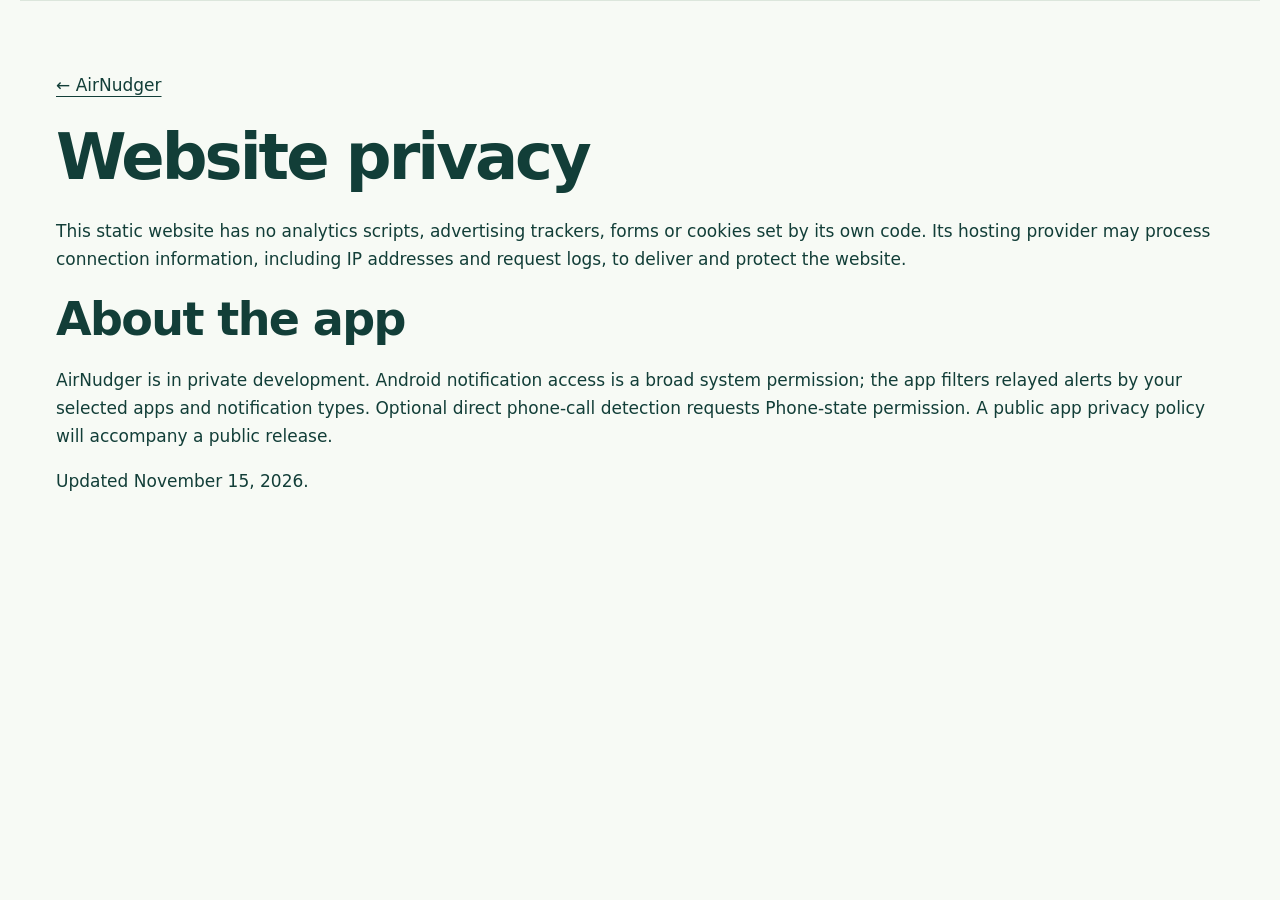
==== privacy.html @ 979fa4b9 "Publish AirNudger static website" ====
<!doctype html><html lang="en"><head><meta charset="utf-8"><meta name="viewport" content="width=device-width,initial-scale=1"><title>Website privacy | AirNudger</title><link rel="stylesheet" href="/style.css"><meta name="robots" content="noindex"></head><body><main class="faq"><a href="/">← AirNudger</a><h1>Website privacy</h1><p>This static website has no analytics scripts, advertising trackers, forms or cookies set by its own code. Its hosting provider may process connection information, including IP addresses and request logs, to deliver and protect the website.</p><h2>About the app</h2><p>AirNudger is in private development. Android notification access is a broad system permission; the app filters relayed alerts by your selected apps and notification types. Optional direct phone-call detection requests Phone-state permission. A public app privacy policy will accompany a public release.</p><p>Updated November 15, 2026.</p></main></body></html>
---- style.css ----
*{box-sizing:border-box}html{scroll-behavior:smooth;scroll-padding-top:24px}body{margin:0;background:#f7faf5;color:#123e38;font:17px/1.65 system-ui,-apple-system,BlinkMacSystemFont,"Segoe UI",sans-serif}a{color:inherit;text-underline-offset:5px}header,main,footer{max-width:1240px;margin:auto}header{display:flex;align-items:center;justify-content:space-between;padding:26px 36px;border-bottom:1px solid #dce6dc}header img{display:block;max-width:190px}nav{display:flex;gap:28px;align-items:center;font-size:14px}nav a{text-decoration:none}.pill{border:1px solid #aec5b7;border-radius:30px;padding:10px 18px}.hero{display:grid;grid-template-columns:1.2fr 1fr;gap:45px;padding:90px 36px 100px;align-items:center}.eyebrow,.number{font-size:11px;letter-spacing:2px;font-weight:750}h1{font-size:clamp(46px,5vw,70px);line-height:1.06;letter-spacing:-3px;margin:25px 0}h2{font-size:clamp(32px,4vw,46px);line-height:1.15;letter-spacing:-1.6px;margin:20px 0}h3{font-size:22px;line-height:1.3;letter-spacing:-.5px}.lead{font-size:20px;color:#4a665c;max-width:565px}.actions{display:flex;align-items:center;gap:27px;margin:30px 0}.button{background:#064b46;color:#fff;padding:15px 23px;border-radius:35px;display:inline-block;text-decoration:none;font-size:14px;font-weight:650}.button span{margin-left:25px}.status{font-size:12px;color:#587365}.status span{display:inline-block;width:7px;height:7px;background:#378964;border-radius:50%;margin-right:8px}.visual{position:relative;isolation:isolate;height:460px;border-radius:200px 200px 28px 28px;background:#def1df;overflow:hidden;display:flex;justify-content:center;align-items:center}.strap{position:absolute;width:108px;height:620px;background:linear-gradient(90deg,#164f46,#397568 50%,#164f46);transform:rotate(22deg);border-radius:65px}.tracker{position:absolute;background:linear-gradient(110deg,#082c2a,#246357,#073e35);width:140px;height:232px;border:5px solid #649b81;border-radius:66px;transform:rotate(22deg);box-shadow:18px 18px 35px #0c453a40;display:grid;place-items:center}.tracker img{transform:rotate(-22deg)}.orbit{position:absolute;width:340px;height:340px;border:1px solid #aacfb1;border-radius:50%}.o2{width:430px;height:430px}.notice{position:absolute;bottom:60px;left:22px;right:22px;display:flex;align-items:center;gap:12px;background:#ffffffed;padding:17px;border-radius:18px;box-shadow:0 12px 35px #134e3420;font-size:13px}.notice small{display:block;color:#5d7567}.dot{background:#b8f8d3;padding:8px 13px;border-radius:13px;font-size:20px}.waves{margin-left:auto;color:#168056;font-size:23px;letter-spacing:3px}.caption{position:absolute;bottom:20px;font-size:9px;letter-spacing:2.5px}.intro,.setup,.availability,.faq{padding:70px 36px;border-top:1px solid #dce6dc}.intro>p:not(.eyebrow){max-width:620px;color:#4a665c}.grid{display:grid;grid-template-columns:repeat(3,1fr);gap:22px;margin-top:40px}.grid article{background:white;border:1px solid #dde7dd;padding:30px;border-radius:20px}.grid p{font-size:15px;color:#4a665c}.number{color:#428766}.setup{display:grid;grid-template-columns:1fr 1fr;gap:90px}.setup p{color:#4a665c}.setup ol{padding-left:26px}.setup li{padding:5px 0 13px 15px}.setup li::marker{color:#318768}.setup li p{font-size:15px;margin-top:5px}.availability{background:#064b46;color:white;border-radius:24px;margin:30px 36px;padding:55px;max-width:none}.availability p{max-width:760px}.availability .button{background:#b8f8d3;color:#064b46}.availability .note{font-size:14px;color:#c6ded1}details{border-bottom:1px solid #ceded0;padding:22px 0}summary{font-size:18px;font-weight:650;cursor:pointer}details p{max-width:850px;color:#4a665c;font-size:16px}footer{padding:45px 36px;display:flex;justify-content:space-between;gap:35px;font-size:12px}footer strong{font-size:21px}footer p{color:#4a665c}.skip{position:absolute;left:10px;top:-60px}.skip:focus{top:10px;background:white;z-index:10;padding:10px}:focus-visible{outline:3px solid #2d9e69;outline-offset:5px}@media(max-width:750px){header{padding:18px 22px}header img{max-width:145px}nav{gap:16px}nav a:nth-child(-n+2){display:none}.hero{grid-template-columns:1fr;padding:45px 22px;gap:25px}.visual{height:360px}.grid,.setup{grid-template-columns:1fr;gap:20px}.intro,.setup,.faq{padding:45px 22px}.availability{margin:20px 18px;padding:30px 24px}.actions{gap:20px;font-size:14px}footer{flex-direction:column;padding:35px 22px;gap:10px}h1{letter-spacing:-2px}}@media(prefers-reduced-motion:reduce){html{scroll-behavior:auto}}
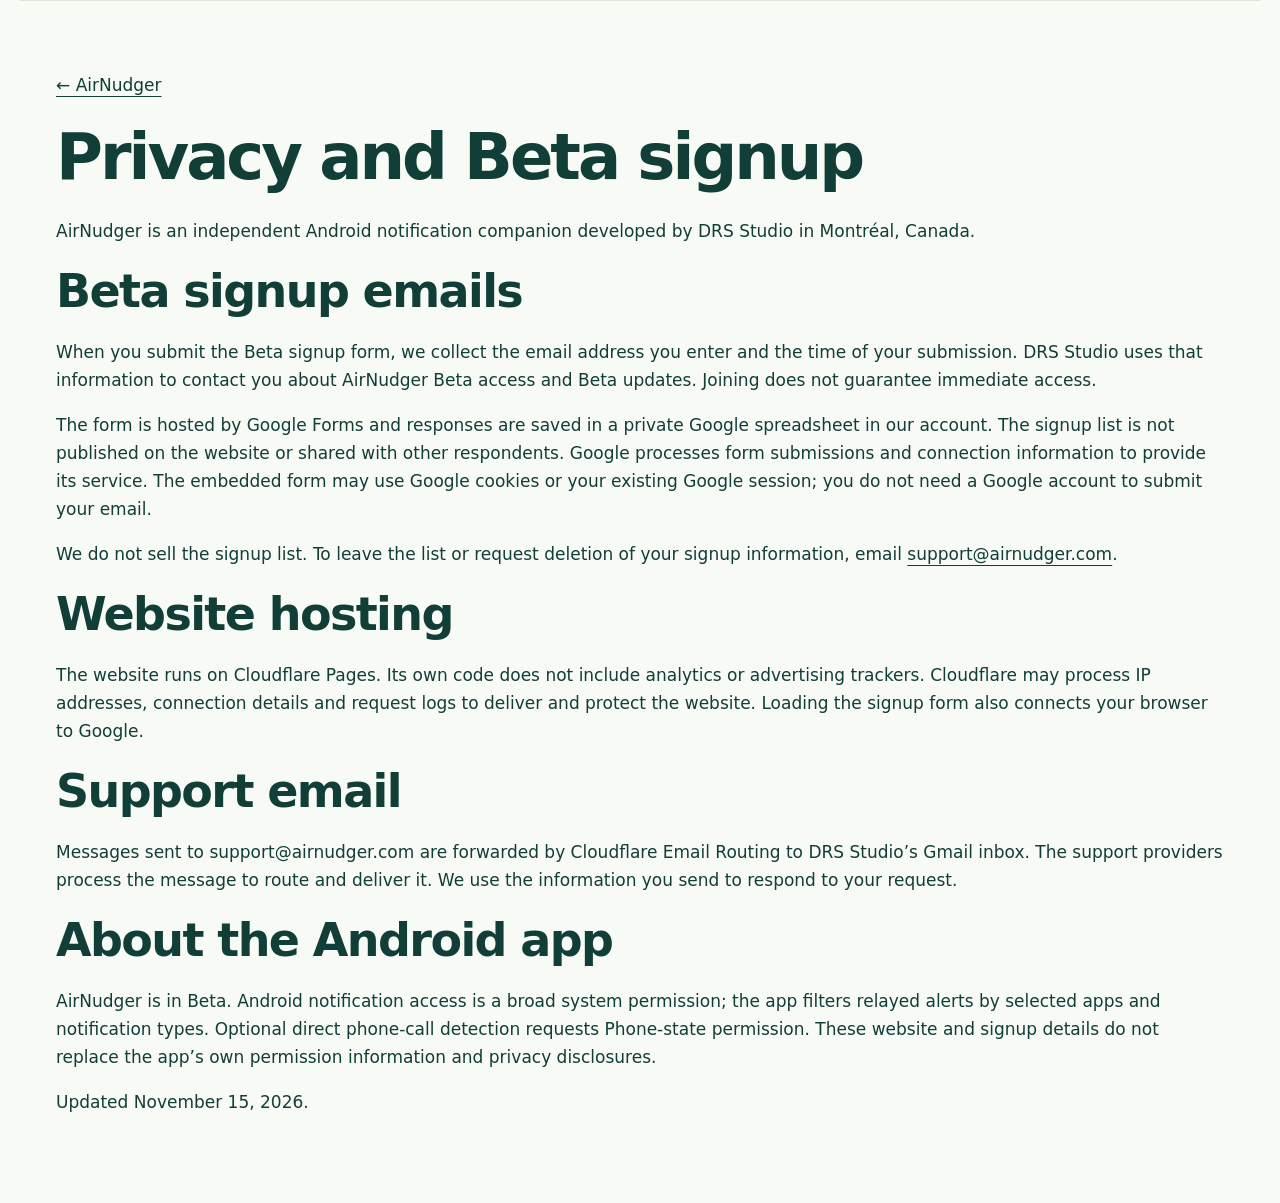
==== commit f6d8c0f8: "Add Beta signup form, privacy and support contact" ====
--- a/privacy.html
+++ b/privacy.html
@@ -1 +1 @@
-<!doctype html><html lang="en"><head><meta charset="utf-8"><meta name="viewport" content="width=device-width,initial-scale=1"><title>Website privacy | AirNudger</title><link rel="stylesheet" href="/style.css"><meta name="robots" content="noindex"></head><body><main class="faq"><a href="/">← AirNudger</a><h1>Website privacy</h1><p>This static website has no analytics scripts, advertising trackers, forms or cookies set by its own code. Its hosting provider may process connection information, including IP addresses and request logs, to deliver and protect the website.</p><h2>About the app</h2><p>AirNudger is in private development. Android notification access is a broad system permission; the app filters relayed alerts by your selected apps and notification types. Optional direct phone-call detection requests Phone-state permission. A public app privacy policy will accompany a public release.</p><p>Updated November 15, 2026.</p></main></body></html>+<!doctype html><html lang="en"><head><meta charset="utf-8"><meta name="viewport" content="width=device-width,initial-scale=1"><title>Privacy and Beta signup | AirNudger</title><link rel="stylesheet" href="/style.css?v=4"><meta name="robots" content="noindex"></head><body><main class="faq"><a href="/">← AirNudger</a><h1>Privacy and Beta signup</h1><p>AirNudger is an independent Android notification companion developed by DRS Studio in Montréal, Canada.</p><h2>Beta signup emails</h2><p>When you submit the Beta signup form, we collect the email address you enter and the time of your submission. DRS Studio uses that information to contact you about AirNudger Beta access and Beta updates. Joining does not guarantee immediate access.</p><p>The form is hosted by Google Forms and responses are saved in a private Google spreadsheet in our account. The signup list is not published on the website or shared with other respondents. Google processes form submissions and connection information to provide its service. The embedded form may use Google cookies or your existing Google session; you do not need a Google account to submit your email.</p><p>We do not sell the signup list. To leave the list or request deletion of your signup information, email <a href="mailto:support@airnudger.com">support@airnudger.com</a>.</p><h2>Website hosting</h2><p>The website runs on Cloudflare Pages. Its own code does not include analytics or advertising trackers. Cloudflare may process IP addresses, connection details and request logs to deliver and protect the website. Loading the signup form also connects your browser to Google.</p><h2>Support email</h2><p>Messages sent to support@airnudger.com are forwarded by Cloudflare Email Routing to DRS Studio’s Gmail inbox. The support providers process the message to route and deliver it. We use the information you send to respond to your request.</p><h2>About the Android app</h2><p>AirNudger is in Beta. Android notification access is a broad system permission; the app filters relayed alerts by selected apps and notification types. Optional direct phone-call detection requests Phone-state permission. These website and signup details do not replace the app’s own permission information and privacy disclosures.</p><p>Updated November 15, 2026.</p></main></body></html>
--- a/style.css
+++ b/style.css
@@ -1 +1,4 @@
-*{box-sizing:border-box}html{scroll-behavior:smooth;scroll-padding-top:24px}body{margin:0;background:#f7faf5;color:#123e38;font:17px/1.65 system-ui,-apple-system,BlinkMacSystemFont,"Segoe UI",sans-serif}a{color:inherit;text-underline-offset:5px}header,main,footer{max-width:1240px;margin:auto}header{display:flex;align-items:center;justify-content:space-between;padding:26px 36px;border-bottom:1px solid #dce6dc}header img{display:block;max-width:190px}nav{display:flex;gap:28px;align-items:center;font-size:14px}nav a{text-decoration:none}.pill{border:1px solid #aec5b7;border-radius:30px;padding:10px 18px}.hero{display:grid;grid-template-columns:1.2fr 1fr;gap:45px;padding:90px 36px 100px;align-items:center}.eyebrow,.number{font-size:11px;letter-spacing:2px;font-weight:750}h1{font-size:clamp(46px,5vw,70px);line-height:1.06;letter-spacing:-3px;margin:25px 0}h2{font-size:clamp(32px,4vw,46px);line-height:1.15;letter-spacing:-1.6px;margin:20px 0}h3{font-size:22px;line-height:1.3;letter-spacing:-.5px}.lead{font-size:20px;color:#4a665c;max-width:565px}.actions{display:flex;align-items:center;gap:27px;margin:30px 0}.button{background:#064b46;color:#fff;padding:15px 23px;border-radius:35px;display:inline-block;text-decoration:none;font-size:14px;font-weight:650}.button span{margin-left:25px}.status{font-size:12px;color:#587365}.status span{display:inline-block;width:7px;height:7px;background:#378964;border-radius:50%;margin-right:8px}.visual{position:relative;isolation:isolate;height:460px;border-radius:200px 200px 28px 28px;background:#def1df;overflow:hidden;display:flex;justify-content:center;align-items:center}.strap{position:absolute;width:108px;height:620px;background:linear-gradient(90deg,#164f46,#397568 50%,#164f46);transform:rotate(22deg);border-radius:65px}.tracker{position:absolute;background:linear-gradient(110deg,#082c2a,#246357,#073e35);width:140px;height:232px;border:5px solid #649b81;border-radius:66px;transform:rotate(22deg);box-shadow:18px 18px 35px #0c453a40;display:grid;place-items:center}.tracker img{transform:rotate(-22deg)}.orbit{position:absolute;width:340px;height:340px;border:1px solid #aacfb1;border-radius:50%}.o2{width:430px;height:430px}.notice{position:absolute;bottom:60px;left:22px;right:22px;display:flex;align-items:center;gap:12px;background:#ffffffed;padding:17px;border-radius:18px;box-shadow:0 12px 35px #134e3420;font-size:13px}.notice small{display:block;color:#5d7567}.dot{background:#b8f8d3;padding:8px 13px;border-radius:13px;font-size:20px}.waves{margin-left:auto;color:#168056;font-size:23px;letter-spacing:3px}.caption{position:absolute;bottom:20px;font-size:9px;letter-spacing:2.5px}.intro,.setup,.availability,.faq{padding:70px 36px;border-top:1px solid #dce6dc}.intro>p:not(.eyebrow){max-width:620px;color:#4a665c}.grid{display:grid;grid-template-columns:repeat(3,1fr);gap:22px;margin-top:40px}.grid article{background:white;border:1px solid #dde7dd;padding:30px;border-radius:20px}.grid p{font-size:15px;color:#4a665c}.number{color:#428766}.setup{display:grid;grid-template-columns:1fr 1fr;gap:90px}.setup p{color:#4a665c}.setup ol{padding-left:26px}.setup li{padding:5px 0 13px 15px}.setup li::marker{color:#318768}.setup li p{font-size:15px;margin-top:5px}.availability{background:#064b46;color:white;border-radius:24px;margin:30px 36px;padding:55px;max-width:none}.availability p{max-width:760px}.availability .button{background:#b8f8d3;color:#064b46}.availability .note{font-size:14px;color:#c6ded1}details{border-bottom:1px solid #ceded0;padding:22px 0}summary{font-size:18px;font-weight:650;cursor:pointer}details p{max-width:850px;color:#4a665c;font-size:16px}footer{padding:45px 36px;display:flex;justify-content:space-between;gap:35px;font-size:12px}footer strong{font-size:21px}footer p{color:#4a665c}.skip{position:absolute;left:10px;top:-60px}.skip:focus{top:10px;background:white;z-index:10;padding:10px}:focus-visible{outline:3px solid #2d9e69;outline-offset:5px}@media(max-width:750px){header{padding:18px 22px}header img{max-width:145px}nav{gap:16px}nav a:nth-child(-n+2){display:none}.hero{grid-template-columns:1fr;padding:45px 22px;gap:25px}.visual{height:360px}.grid,.setup{grid-template-columns:1fr;gap:20px}.intro,.setup,.faq{padding:45px 22px}.availability{margin:20px 18px;padding:30px 24px}.actions{gap:20px;font-size:14px}footer{flex-direction:column;padding:35px 22px;gap:10px}h1{letter-spacing:-2px}}@media(prefers-reduced-motion:reduce){html{scroll-behavior:auto}}+*{box-sizing:border-box}html{scroll-behavior:smooth;scroll-padding-top:24px}body{margin:0;background:#f7faf5;color:#123e38;font:17px/1.65 system-ui,-apple-system,BlinkMacSystemFont,"Segoe UI",sans-serif}a{color:inherit;text-underline-offset:5px}header,main,footer{max-width:1240px;margin:auto}header{display:flex;align-items:center;justify-content:space-between;padding:26px 36px;border-bottom:1px solid #dce6dc}header>a{flex-shrink:0}header img{display:block;width:360px;max-width:100%;height:auto}nav{display:flex;gap:28px;align-items:center;font-size:14px}nav a{text-decoration:none}.pill{border:1px solid #aec5b7;border-radius:30px;padding:10px 18px}.hero{display:grid;grid-template-columns:1.2fr 1fr;gap:45px;padding:90px 36px 100px;align-items:center}.eyebrow,.number{font-size:11px;letter-spacing:2px;font-weight:750}h1{font-size:clamp(46px,5vw,70px);line-height:1.06;letter-spacing:-3px;margin:25px 0}h2{font-size:clamp(32px,4vw,46px);line-height:1.15;letter-spacing:-1.6px;margin:20px 0}h3{font-size:22px;line-height:1.3;letter-spacing:-.5px}.lead{font-size:20px;color:#4a665c;max-width:565px}.actions{display:flex;align-items:center;gap:27px;margin:30px 0}.button{background:#064b46;color:#fff;padding:15px 23px;border-radius:35px;display:inline-block;text-decoration:none;font-size:14px;font-weight:650}.button span{margin-left:25px}.status{font-size:12px;color:#587365}.status span{display:inline-block;width:7px;height:7px;background:#378964;border-radius:50%;margin-right:8px}.visual{position:relative;isolation:isolate;height:460px;border-radius:200px 200px 28px 28px;background:#def1df;overflow:hidden;display:flex;justify-content:center;align-items:center}.strap{position:absolute;width:108px;height:620px;background:linear-gradient(90deg,#164f46,#397568 50%,#164f46);transform:rotate(22deg);border-radius:65px}.tracker{position:absolute;background:linear-gradient(110deg,#082c2a,#246357,#073e35);width:140px;height:232px;border:5px solid #649b81;border-radius:66px;transform:rotate(22deg);box-shadow:18px 18px 35px #0c453a40;display:grid;place-items:center}.tracker img{transform:rotate(-22deg)}.orbit{position:absolute;width:340px;height:340px;border:1px solid #aacfb1;border-radius:50%}.o2{width:430px;height:430px}.notice{position:absolute;bottom:60px;left:22px;right:22px;display:flex;align-items:center;gap:12px;background:#ffffffed;padding:17px;border-radius:18px;box-shadow:0 12px 35px #134e3420;font-size:13px}.notice small{display:block;color:#5d7567}.dot{background:#b8f8d3;padding:8px 13px;border-radius:13px;font-size:20px}.waves{margin-left:auto;color:#168056;font-size:23px;letter-spacing:3px}.caption{position:absolute;bottom:20px;font-size:9px;letter-spacing:2.5px}.intro,.setup,.availability,.faq{padding:70px 36px;border-top:1px solid #dce6dc}.intro>p:not(.eyebrow){max-width:620px;color:#4a665c}.grid{display:grid;grid-template-columns:repeat(3,1fr);gap:22px;margin-top:40px}.grid article{background:white;border:1px solid #dde7dd;padding:30px;border-radius:20px}.grid p{font-size:15px;color:#4a665c}.number{color:#428766}.setup{display:grid;grid-template-columns:1fr 1fr;gap:90px}.setup p{color:#4a665c}.setup ol{padding-left:26px}.setup li{padding:5px 0 13px 15px}.setup li::marker{color:#318768}.setup li p{font-size:15px;margin-top:5px}.availability{background:#064b46;color:white;border-radius:24px;margin:30px 36px;padding:55px;max-width:none}.availability p{max-width:760px}.availability .button{background:#b8f8d3;color:#064b46}.availability .note{font-size:14px;color:#c6ded1}details{border-bottom:1px solid #ceded0;padding:22px 0}summary{font-size:18px;font-weight:650;cursor:pointer}details p{max-width:850px;color:#4a665c;font-size:16px}footer{padding:45px 36px;display:flex;justify-content:space-between;gap:35px;font-size:12px}footer strong{font-size:21px}footer p{color:#4a665c}.skip{position:absolute;left:10px;top:-60px}.skip:focus{top:10px;background:white;z-index:10;padding:10px}:focus-visible{outline:3px solid #2d9e69;outline-offset:5px}@media(max-width:750px){header{padding:18px 22px;flex-wrap:wrap;gap:16px}header img{width:280px;max-width:100%}header nav{margin-left:auto}nav{gap:16px}nav a:nth-child(-n+2){display:none}.hero{grid-template-columns:1fr;padding:45px 22px;gap:25px}.visual{height:360px}.grid,.setup{grid-template-columns:1fr;gap:20px}.intro,.setup,.faq{padding:45px 22px}.availability{margin:20px 18px;padding:30px 24px}.actions{gap:20px;font-size:14px}footer{flex-direction:column;padding:35px 22px;gap:10px}h1{letter-spacing:-2px}}@media(prefers-reduced-motion:reduce){html{scroll-behavior:auto}}
+.source-note{font-size:13px!important}.faq-expansion{font-size:.52em;letter-spacing:0;font-weight:500;display:block;margin-top:10px}.about ul{max-width:800px;padding-left:24px;color:#4a665c}.about li{margin:12px 0}nav{gap:22px}@media(max-width:750px){nav{gap:16px}header nav a[href="#about"]{display:none}}
+
+.signup-embed{background:#fff;border-radius:18px;overflow:hidden;margin:28px 0 16px;max-width:800px}.signup-embed iframe{display:block;width:100%;height:730px;border:0}.availability .note a{color:#d8ffe9}@media(max-width:750px){.signup-embed iframe{height:940px}.availability:has(.signup-embed){padding:30px 16px}.signup-embed{margin-left:-4px;margin-right:-4px}}
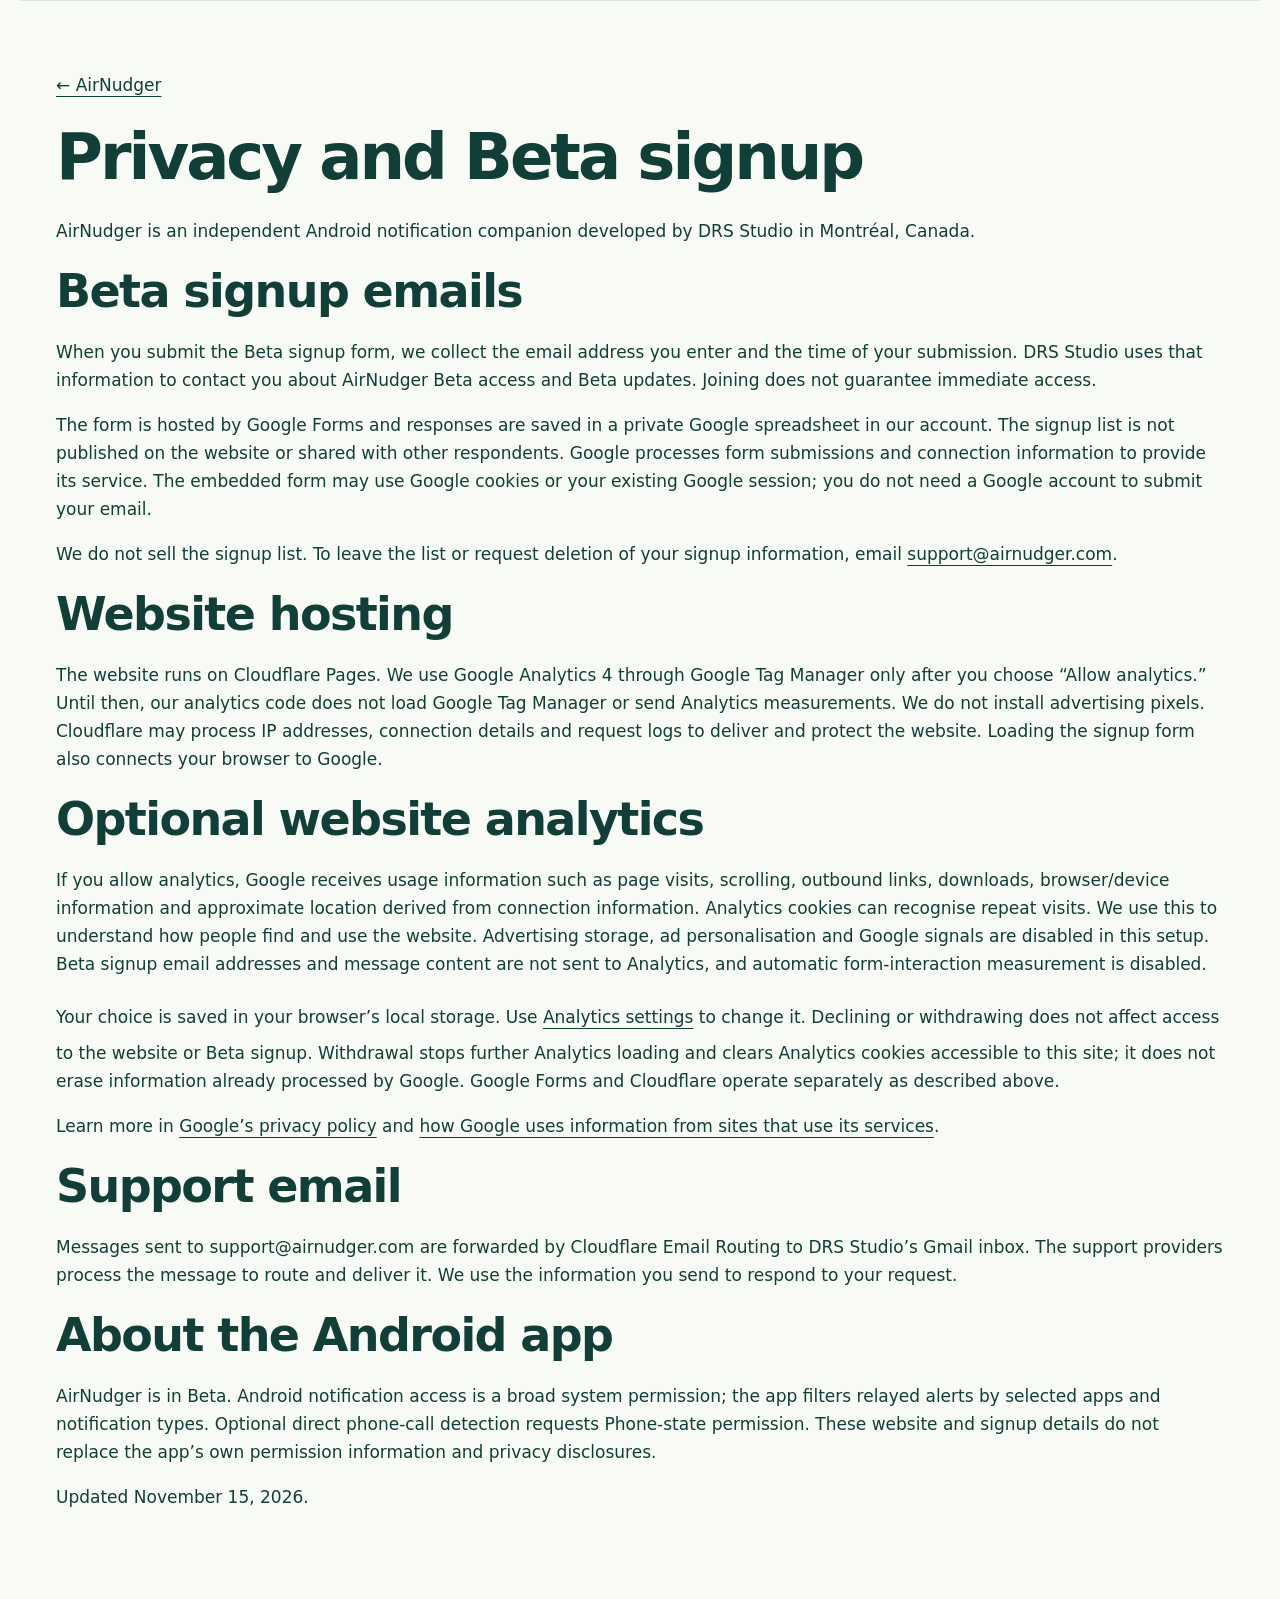
==== commit a0ede5f6: "Add GA4 via GTM, WhatsApp preview and balanced logo" ====
--- a/privacy.html
+++ b/privacy.html
@@ -1 +1 @@
-<!doctype html><html lang="en"><head><meta charset="utf-8"><meta name="viewport" content="width=device-width,initial-scale=1"><title>Privacy and Beta signup | AirNudger</title><link rel="stylesheet" href="/style.css?v=4"><meta name="robots" content="noindex"></head><body><main class="faq"><a href="/">← AirNudger</a><h1>Privacy and Beta signup</h1><p>AirNudger is an independent Android notification companion developed by DRS Studio in Montréal, Canada.</p><h2>Beta signup emails</h2><p>When you submit the Beta signup form, we collect the email address you enter and the time of your submission. DRS Studio uses that information to contact you about AirNudger Beta access and Beta updates. Joining does not guarantee immediate access.</p><p>The form is hosted by Google Forms and responses are saved in a private Google spreadsheet in our account. The signup list is not published on the website or shared with other respondents. Google processes form submissions and connection information to provide its service. The embedded form may use Google cookies or your existing Google session; you do not need a Google account to submit your email.</p><p>We do not sell the signup list. To leave the list or request deletion of your signup information, email <a href="mailto:support@airnudger.com">support@airnudger.com</a>.</p><h2>Website hosting</h2><p>The website runs on Cloudflare Pages. Its own code does not include analytics or advertising trackers. Cloudflare may process IP addresses, connection details and request logs to deliver and protect the website. Loading the signup form also connects your browser to Google.</p><h2>Support email</h2><p>Messages sent to support@airnudger.com are forwarded by Cloudflare Email Routing to DRS Studio’s Gmail inbox. The support providers process the message to route and deliver it. We use the information you send to respond to your request.</p><h2>About the Android app</h2><p>AirNudger is in Beta. Android notification access is a broad system permission; the app filters relayed alerts by selected apps and notification types. Optional direct phone-call detection requests Phone-state permission. These website and signup details do not replace the app’s own permission information and privacy disclosures.</p><p>Updated November 15, 2026.</p></main></body></html>+<!doctype html><html lang="en"><head><meta charset="utf-8"><meta name="viewport" content="width=device-width,initial-scale=1"><title>Privacy and Beta signup | AirNudger</title><link rel="stylesheet" href="/style.css?v=6"><meta name="robots" content="noindex"><script src="/analytics.js?v=1" defer></script></head><body><main class="faq"><a href="/">← AirNudger</a><h1>Privacy and Beta signup</h1><p>AirNudger is an independent Android notification companion developed by DRS Studio in Montréal, Canada.</p><h2>Beta signup emails</h2><p>When you submit the Beta signup form, we collect the email address you enter and the time of your submission. DRS Studio uses that information to contact you about AirNudger Beta access and Beta updates. Joining does not guarantee immediate access.</p><p>The form is hosted by Google Forms and responses are saved in a private Google spreadsheet in our account. The signup list is not published on the website or shared with other respondents. Google processes form submissions and connection information to provide its service. The embedded form may use Google cookies or your existing Google session; you do not need a Google account to submit your email.</p><p>We do not sell the signup list. To leave the list or request deletion of your signup information, email <a href="mailto:support@airnudger.com">support@airnudger.com</a>.</p><h2>Website hosting</h2><p>The website runs on Cloudflare Pages. We use Google Analytics 4 through Google Tag Manager only after you choose “Allow analytics.” Until then, our analytics code does not load Google Tag Manager or send Analytics measurements. We do not install advertising pixels. Cloudflare may process IP addresses, connection details and request logs to deliver and protect the website. Loading the signup form also connects your browser to Google.</p><h2>Optional website analytics</h2><p>If you allow analytics, Google receives usage information such as page visits, scrolling, outbound links, downloads, browser/device information and approximate location derived from connection information. Analytics cookies can recognise repeat visits. We use this to understand how people find and use the website. Advertising storage, ad personalisation and Google signals are disabled in this setup. Beta signup email addresses and message content are not sent to Analytics, and automatic form-interaction measurement is disabled.</p><p>Your choice is saved in your browser’s local storage. Use <button class="analytics-settings" type="button" data-analytics-settings>Analytics settings</button> to change it. Declining or withdrawing does not affect access to the website or Beta signup. Withdrawal stops further Analytics loading and clears Analytics cookies accessible to this site; it does not erase information already processed by Google. Google Forms and Cloudflare operate separately as described above.</p><p>Learn more in <a href="https://policies.google.com/privacy">Google’s privacy policy</a> and <a href="https://policies.google.com/technologies/partner-sites">how Google uses information from sites that use its services</a>.</p><h2>Support email</h2><p>Messages sent to support@airnudger.com are forwarded by Cloudflare Email Routing to DRS Studio’s Gmail inbox. The support providers process the message to route and deliver it. We use the information you send to respond to your request.</p><h2>About the Android app</h2><p>AirNudger is in Beta. Android notification access is a broad system permission; the app filters relayed alerts by selected apps and notification types. Optional direct phone-call detection requests Phone-state permission. These website and signup details do not replace the app’s own permission information and privacy disclosures.</p><p>Updated November 15, 2026.</p></main><aside id="analytics-choice" class="analytics-choice" aria-label="Optional website analytics" hidden><div><strong>Help improve AirNudger?</strong><p>Allow Google Analytics to measure visits and interactions using cookies? It’s optional and does not affect Beta signup. <a href="/privacy.html">Privacy details</a></p></div><div class="analytics-actions"><button type="button" data-analytics-choice="deny">No thanks</button><button type="button" data-analytics-choice="allow">Allow analytics</button></div></aside></body></html>
--- a/style.css
+++ b/style.css
@@ -1,4 +1,14 @@
-*{box-sizing:border-box}html{scroll-behavior:smooth;scroll-padding-top:24px}body{margin:0;background:#f7faf5;color:#123e38;font:17px/1.65 system-ui,-apple-system,BlinkMacSystemFont,"Segoe UI",sans-serif}a{color:inherit;text-underline-offset:5px}header,main,footer{max-width:1240px;margin:auto}header{display:flex;align-items:center;justify-content:space-between;padding:26px 36px;border-bottom:1px solid #dce6dc}header>a{flex-shrink:0}header img{display:block;width:360px;max-width:100%;height:auto}nav{display:flex;gap:28px;align-items:center;font-size:14px}nav a{text-decoration:none}.pill{border:1px solid #aec5b7;border-radius:30px;padding:10px 18px}.hero{display:grid;grid-template-columns:1.2fr 1fr;gap:45px;padding:90px 36px 100px;align-items:center}.eyebrow,.number{font-size:11px;letter-spacing:2px;font-weight:750}h1{font-size:clamp(46px,5vw,70px);line-height:1.06;letter-spacing:-3px;margin:25px 0}h2{font-size:clamp(32px,4vw,46px);line-height:1.15;letter-spacing:-1.6px;margin:20px 0}h3{font-size:22px;line-height:1.3;letter-spacing:-.5px}.lead{font-size:20px;color:#4a665c;max-width:565px}.actions{display:flex;align-items:center;gap:27px;margin:30px 0}.button{background:#064b46;color:#fff;padding:15px 23px;border-radius:35px;display:inline-block;text-decoration:none;font-size:14px;font-weight:650}.button span{margin-left:25px}.status{font-size:12px;color:#587365}.status span{display:inline-block;width:7px;height:7px;background:#378964;border-radius:50%;margin-right:8px}.visual{position:relative;isolation:isolate;height:460px;border-radius:200px 200px 28px 28px;background:#def1df;overflow:hidden;display:flex;justify-content:center;align-items:center}.strap{position:absolute;width:108px;height:620px;background:linear-gradient(90deg,#164f46,#397568 50%,#164f46);transform:rotate(22deg);border-radius:65px}.tracker{position:absolute;background:linear-gradient(110deg,#082c2a,#246357,#073e35);width:140px;height:232px;border:5px solid #649b81;border-radius:66px;transform:rotate(22deg);box-shadow:18px 18px 35px #0c453a40;display:grid;place-items:center}.tracker img{transform:rotate(-22deg)}.orbit{position:absolute;width:340px;height:340px;border:1px solid #aacfb1;border-radius:50%}.o2{width:430px;height:430px}.notice{position:absolute;bottom:60px;left:22px;right:22px;display:flex;align-items:center;gap:12px;background:#ffffffed;padding:17px;border-radius:18px;box-shadow:0 12px 35px #134e3420;font-size:13px}.notice small{display:block;color:#5d7567}.dot{background:#b8f8d3;padding:8px 13px;border-radius:13px;font-size:20px}.waves{margin-left:auto;color:#168056;font-size:23px;letter-spacing:3px}.caption{position:absolute;bottom:20px;font-size:9px;letter-spacing:2.5px}.intro,.setup,.availability,.faq{padding:70px 36px;border-top:1px solid #dce6dc}.intro>p:not(.eyebrow){max-width:620px;color:#4a665c}.grid{display:grid;grid-template-columns:repeat(3,1fr);gap:22px;margin-top:40px}.grid article{background:white;border:1px solid #dde7dd;padding:30px;border-radius:20px}.grid p{font-size:15px;color:#4a665c}.number{color:#428766}.setup{display:grid;grid-template-columns:1fr 1fr;gap:90px}.setup p{color:#4a665c}.setup ol{padding-left:26px}.setup li{padding:5px 0 13px 15px}.setup li::marker{color:#318768}.setup li p{font-size:15px;margin-top:5px}.availability{background:#064b46;color:white;border-radius:24px;margin:30px 36px;padding:55px;max-width:none}.availability p{max-width:760px}.availability .button{background:#b8f8d3;color:#064b46}.availability .note{font-size:14px;color:#c6ded1}details{border-bottom:1px solid #ceded0;padding:22px 0}summary{font-size:18px;font-weight:650;cursor:pointer}details p{max-width:850px;color:#4a665c;font-size:16px}footer{padding:45px 36px;display:flex;justify-content:space-between;gap:35px;font-size:12px}footer strong{font-size:21px}footer p{color:#4a665c}.skip{position:absolute;left:10px;top:-60px}.skip:focus{top:10px;background:white;z-index:10;padding:10px}:focus-visible{outline:3px solid #2d9e69;outline-offset:5px}@media(max-width:750px){header{padding:18px 22px;flex-wrap:wrap;gap:16px}header img{width:280px;max-width:100%}header nav{margin-left:auto}nav{gap:16px}nav a:nth-child(-n+2){display:none}.hero{grid-template-columns:1fr;padding:45px 22px;gap:25px}.visual{height:360px}.grid,.setup{grid-template-columns:1fr;gap:20px}.intro,.setup,.faq{padding:45px 22px}.availability{margin:20px 18px;padding:30px 24px}.actions{gap:20px;font-size:14px}footer{flex-direction:column;padding:35px 22px;gap:10px}h1{letter-spacing:-2px}}@media(prefers-reduced-motion:reduce){html{scroll-behavior:auto}}
-.source-note{font-size:13px!important}.faq-expansion{font-size:.52em;letter-spacing:0;font-weight:500;display:block;margin-top:10px}.about ul{max-width:800px;padding-left:24px;color:#4a665c}.about li{margin:12px 0}nav{gap:22px}@media(max-width:750px){nav{gap:16px}header nav a[href="#about"]{display:none}}
+*{box-sizing:border-box}html{scroll-behavior:smooth;scroll-padding-top:24px}body{margin:0;background:#f7faf5;color:#123e38;font:17px/1.65 system-ui,-apple-system,BlinkMacSystemFont,"Segoe UI",sans-serif}a{color:inherit;text-underline-offset:5px}header,main,footer{max-width:1240px;margin:auto}header{display:flex;align-items:center;justify-content:space-between;padding:26px 36px;border-bottom:1px solid #dce6dc}header>a{flex-shrink:0}header img{display:block;width:360px;max-width:100%;height:auto}nav{display:flex;gap:28px;align-items:center;font-size:14px}nav a{text-decoration:none}.pill{border:1px solid #aec5b7;border-radius:30px;padding:10px 18px}.hero{display:grid;grid-template-columns:1.2fr 1fr;gap:45px;padding:90px 36px 100px;align-items:center}.eyebrow,.number{font-size:11px;letter-spacing:2px;font-weight:750}h1{font-size:clamp(46px,5vw,70px);line-height:1.06;letter-spacing:-3px;margin:25px 0}h2{font-size:clamp(32px,4vw,46px);line-height:1.15;letter-spacing:-1.6px;margin:20px 0}h3{font-size:22px;line-height:1.3;letter-spacing:-.5px}.lead{font-size:20px;color:#4a665c;max-width:565px}.actions{display:flex;align-items:center;gap:27px;margin:30px 0}.button{background:#064b46;color:#fff;padding:15px 23px;border-radius:35px;display:inline-block;text-decoration:none;font-size:14px;font-weight:650}.button span{margin-left:25px}.status{font-size:12px;color:#587365}.status span{display:inline-block;width:7px;height:7px;background:#378964;border-radius:50%;margin-right:8px}.visual{position:relative;isolation:isolate;height:460px;border-radius:200px 200px 28px 28px;background:#def1df;overflow:hidden;display:flex;justify-content:center;align-items:center}.strap{position:absolute;width:108px;height:620px;background:linear-gradient(90deg,#164f46,#397568 50%,#164f46);transform:rotate(22deg);border-radius:65px}.tracker{position:absolute;background:linear-gradient(110deg,#082c2a,#246357,#073e35);width:140px;height:232px;border:5px solid #649b81;border-radius:66px;transform:rotate(22deg);box-shadow:18px 18px 35px #0c453a40;display:grid;place-items:center}.tracker img{transform:rotate(-22deg)}.orbit{position:absolute;width:340px;height:340px;border:1px solid #aacfb1;border-radius:50%}.o2{width:430px;height:430px}.notice{position:absolute;bottom:60px;left:22px;right:22px;display:flex;align-items:center;gap:12px;background:#ffffffed;padding:17px;border-radius:18px;box-shadow:0 12px 35px #134e3420;font-size:13px}.notice small{display:block;color:#5d7567}.dot{background:#b8f8d3;padding:8px 13px;border-radius:13px;font-size:20px}.waves{margin-left:auto;color:#168056;font-size:23px;letter-spacing:3px}.caption{position:absolute;bottom:20px;font-size:9px;letter-spacing:2.5px}.intro,.setup,.availability,.faq{padding:70px 36px;border-top:1px solid #dce6dc}.intro>p:not(.eyebrow){max-width:620px;color:#4a665c}.grid{display:grid;grid-template-columns:repeat(3,1fr);gap:22px;margin-top:40px}.grid article{background:white;border:1px solid #dde7dd;padding:30px;border-radius:20px}.grid p{font-size:15px;color:#4a665c}.number{color:#428766}.setup{display:grid;grid-template-columns:1fr 1fr;gap:90px}.setup p{color:#4a665c}.setup ol{padding-left:26px}.setup li{padding:5px 0 13px 15px}.setup li::marker{color:#318768}.setup li p{font-size:15px;margin-top:5px}.availability{background:#064b46;color:white;border-radius:24px;margin:30px 36px;padding:55px;max-width:none}.availability p{max-width:760px}.availability .button{background:#b8f8d3;color:#064b46}.availability .note{font-size:14px;color:#c6ded1}details{border-bottom:1px solid #ceded0;padding:22px 0}summary{font-size:18px;font-weight:650;cursor:pointer}details p{max-width:850px;color:#4a665c;font-size:16px}footer{padding:45px 36px;display:flex;justify-content:space-between;gap:35px;font-size:12px}footer strong{font-size:21px}footer p{color:#4a665c}.skip{position:absolute;left:10px;top:-60px}.skip:focus{top:10px;background:white;z-index:10;padding:10px}:focus-visible{outline:3px solid #2d9e69;outline-offset:5px}@media(max-width:750px){header{padding:18px 22px;flex-wrap:wrap;gap:16px}header img{width:280px;max-width:100%}header nav{margin-left:auto}nav{gap:16px}.hero{grid-template-columns:1fr;padding:45px 22px;gap:25px}.visual{height:360px}.grid,.setup{grid-template-columns:1fr;gap:20px}.intro,.setup,.faq{padding:45px 22px}.availability{margin:20px 18px;padding:30px 24px}.actions{gap:20px;font-size:14px}footer{flex-direction:column;padding:35px 22px;gap:10px}h1{letter-spacing:-2px}}@media(prefers-reduced-motion:reduce){html{scroll-behavior:auto}}
+.source-note{font-size:13px!important}.faq-expansion{font-size:.52em;letter-spacing:0;font-weight:500;display:block;margin-top:10px}.about ul{max-width:800px;padding-left:24px;color:#4a665c}.about li{margin:12px 0}nav{gap:22px}@media(max-width:750px){nav{gap:16px}}
 
 .signup-embed{background:#fff;border-radius:18px;overflow:hidden;margin:28px 0 16px;max-width:800px}.signup-embed iframe{display:block;width:100%;height:730px;border:0}.availability .note a{color:#d8ffe9}@media(max-width:750px){.signup-embed iframe{height:940px}.availability:has(.signup-embed){padding:30px 16px}.signup-embed{margin-left:-4px;margin-right:-4px}}
+
+/* Complete navigation and readable Beta previews on every screen size. */
+.desktop-nav{gap:18px;flex-wrap:wrap;justify-content:flex-end}.desktop-nav a{min-height:44px;display:flex;align-items:center}.mobile-menu{display:none}.screenshot-grid{display:grid;grid-template-columns:repeat(3,minmax(0,1fr));gap:28px;margin:40px 0 24px}.screenshot-grid figure{margin:0;min-width:0}.screen-link{display:block;max-width:280px;margin:0 auto 24px;border-radius:24px;overflow:hidden;background:#0b1815;box-shadow:0 14px 30px #123e3818;line-height:0}.screen-link img{display:block;width:100%;height:auto}.screenshot-grid figcaption p{font-size:15px;color:#4a665c}.screenshot-grid h3{margin:12px 0}.brand{max-width:100%}.actions{flex-wrap:wrap}main{min-width:0}iframe{max-width:100%}
+@media(max-width:1050px){header{padding:20px 24px;flex-direction:column;gap:16px}header img{width:320px}.desktop-nav{display:none}.mobile-menu{display:block;width:100%;max-width:540px;border:0;padding:0}.mobile-menu summary{display:flex;justify-content:space-between;align-items:center;list-style:none;min-height:48px;border:1px solid #aec5b7;border-radius:14px;padding:10px 16px;font-size:16px}.mobile-menu summary::-webkit-details-marker{display:none}.mobile-menu[open] summary span{transform:rotate(45deg)}.mobile-menu nav{display:grid;grid-template-columns:repeat(2,minmax(0,1fr));gap:8px;margin:12px 0 0}.mobile-menu nav a{display:flex;align-items:center;justify-content:center;min-height:48px;padding:10px 8px;border-radius:12px;border:1px solid #dce6dc;background:white}.mobile-menu .pill{background:#064b46;color:white}.hero{gap:28px}h1{font-size:clamp(36px,5.2vw,60px)}}
+@media(max-width:750px){header{padding:18px}header img{width:280px}.hero{padding:36px 22px 45px}h1{font-size:clamp(34px,9.2vw,46px);letter-spacing:-1.5px;overflow-wrap:break-word}.lead{font-size:18px}.actions{gap:18px}.actions>a{min-height:44px;display:inline-flex;align-items:center}.screenshot-grid{grid-template-columns:1fr;gap:42px}.screenshot-grid figure{max-width:430px;margin:auto}.screen-link{max-width:270px}.screenshot-grid figcaption{max-width:380px;margin:auto}.visual{width:100%;min-width:0}.notice{left:14px;right:14px;padding:13px;gap:9px}.waves{font-size:17px;letter-spacing:1px}.caption{letter-spacing:1.5px;font-size:8px}.availability h2{overflow-wrap:break-word}.availability .signup-embed{margin-left:0;margin-right:0}footer>*{min-width:0;overflow-wrap:anywhere}}
+@media(max-width:360px){.hero,.intro,.setup,.faq{padding-left:18px;padding-right:18px}.availability{margin-left:12px;margin-right:12px}.notice{font-size:11px}.notice small{font-size:10px}.dot{padding:7px 9px}.actions{gap:12px}.button{padding:14px 19px}.button span{margin-left:15px}.visual{height:330px}.screen-link{max-width:250px}}
+
+.screenshot-grid{grid-template-columns:repeat(4,minmax(0,1fr));gap:24px}@media(min-width:751px) and (max-width:1050px){.screenshot-grid{grid-template-columns:repeat(2,minmax(0,1fr));gap:36px}}@media(max-width:750px){.screenshot-grid{grid-template-columns:1fr;gap:42px}}
+
+.analytics-choice{position:fixed;z-index:50;bottom:16px;left:16px;right:16px;max-width:900px;margin:auto;background:#fff;color:#123e38;border:1px solid #aec5b7;border-radius:18px;padding:20px 24px;box-shadow:0 12px 40px #123e3826;display:flex;gap:24px;align-items:center}.analytics-choice[hidden]{display:none}.analytics-choice p{font-size:14px;line-height:1.5;margin:6px 0 0}.analytics-actions{display:flex;gap:10px;flex-shrink:0}.analytics-actions button{min-height:44px;background:#f7faf5;border:1px solid #064b46;border-radius:24px;padding:10px 16px;color:#064b46;font:600 14px system-ui;cursor:pointer;white-space:nowrap}.analytics-settings{border:0;background:none;color:inherit;text-decoration:underline;text-underline-offset:5px;font:inherit;cursor:pointer;padding:4px 0;min-height:44px}@media(max-width:750px){.analytics-choice{left:12px;right:12px;bottom:12px;padding:18px;display:block}.analytics-actions{margin-top:14px;display:grid;grid-template-columns:1fr 1fr}.analytics-actions button{padding:10px 12px}}
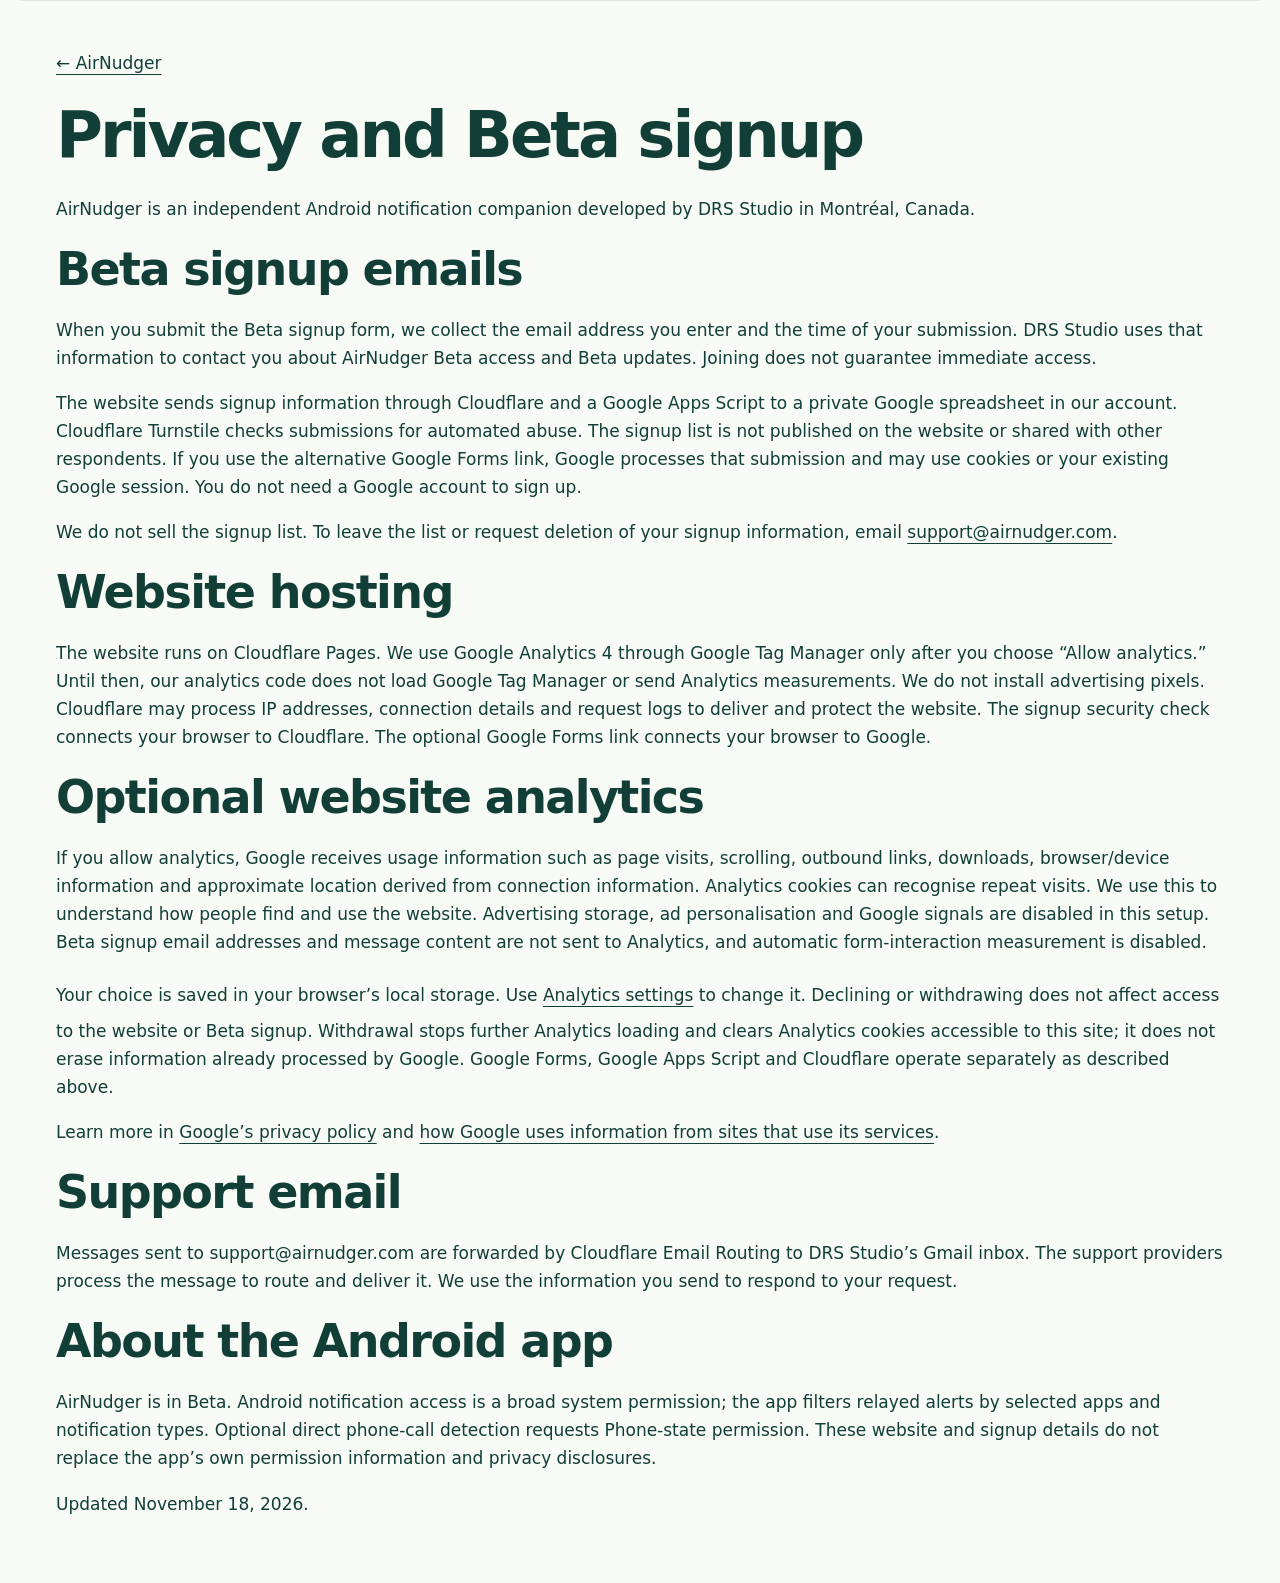
==== commit fdceec3d: "Add on-site beta signup form" ====
--- a/privacy.html
+++ b/privacy.html
@@ -1 +1 @@
-<!doctype html><html lang="en"><head><meta charset="utf-8"><meta name="viewport" content="width=device-width,initial-scale=1"><title>Privacy and Beta signup | AirNudger</title><link rel="stylesheet" href="/style.css?v=6"><meta name="robots" content="noindex"><script src="/analytics.js?v=1" defer></script></head><body><main class="faq"><a href="/">← AirNudger</a><h1>Privacy and Beta signup</h1><p>AirNudger is an independent Android notification companion developed by DRS Studio in Montréal, Canada.</p><h2>Beta signup emails</h2><p>When you submit the Beta signup form, we collect the email address you enter and the time of your submission. DRS Studio uses that information to contact you about AirNudger Beta access and Beta updates. Joining does not guarantee immediate access.</p><p>The form is hosted by Google Forms and responses are saved in a private Google spreadsheet in our account. The signup list is not published on the website or shared with other respondents. Google processes form submissions and connection information to provide its service. The embedded form may use Google cookies or your existing Google session; you do not need a Google account to submit your email.</p><p>We do not sell the signup list. To leave the list or request deletion of your signup information, email <a href="mailto:support@airnudger.com">support@airnudger.com</a>.</p><h2>Website hosting</h2><p>The website runs on Cloudflare Pages. We use Google Analytics 4 through Google Tag Manager only after you choose “Allow analytics.” Until then, our analytics code does not load Google Tag Manager or send Analytics measurements. We do not install advertising pixels. Cloudflare may process IP addresses, connection details and request logs to deliver and protect the website. Loading the signup form also connects your browser to Google.</p><h2>Optional website analytics</h2><p>If you allow analytics, Google receives usage information such as page visits, scrolling, outbound links, downloads, browser/device information and approximate location derived from connection information. Analytics cookies can recognise repeat visits. We use this to understand how people find and use the website. Advertising storage, ad personalisation and Google signals are disabled in this setup. Beta signup email addresses and message content are not sent to Analytics, and automatic form-interaction measurement is disabled.</p><p>Your choice is saved in your browser’s local storage. Use <button class="analytics-settings" type="button" data-analytics-settings>Analytics settings</button> to change it. Declining or withdrawing does not affect access to the website or Beta signup. Withdrawal stops further Analytics loading and clears Analytics cookies accessible to this site; it does not erase information already processed by Google. Google Forms and Cloudflare operate separately as described above.</p><p>Learn more in <a href="https://policies.google.com/privacy">Google’s privacy policy</a> and <a href="https://policies.google.com/technologies/partner-sites">how Google uses information from sites that use its services</a>.</p><h2>Support email</h2><p>Messages sent to support@airnudger.com are forwarded by Cloudflare Email Routing to DRS Studio’s Gmail inbox. The support providers process the message to route and deliver it. We use the information you send to respond to your request.</p><h2>About the Android app</h2><p>AirNudger is in Beta. Android notification access is a broad system permission; the app filters relayed alerts by selected apps and notification types. Optional direct phone-call detection requests Phone-state permission. These website and signup details do not replace the app’s own permission information and privacy disclosures.</p><p>Updated November 15, 2026.</p></main><aside id="analytics-choice" class="analytics-choice" aria-label="Optional website analytics" hidden><div><strong>Help improve AirNudger?</strong><p>Allow Google Analytics to measure visits and interactions using cookies? It’s optional and does not affect Beta signup. <a href="/privacy.html">Privacy details</a></p></div><div class="analytics-actions"><button type="button" data-analytics-choice="deny">No thanks</button><button type="button" data-analytics-choice="allow">Allow analytics</button></div></aside></body></html>+<!doctype html><html lang="en"><head><meta charset="utf-8"><meta name="viewport" content="width=device-width,initial-scale=1"><title>Privacy and Beta signup | AirNudger</title><link rel="stylesheet" href="/style.css?v=6"><meta name="robots" content="noindex"><script src="/analytics.js?v=1" defer></script></head><body><main class="faq"><a href="/">← AirNudger</a><h1>Privacy and Beta signup</h1><p>AirNudger is an independent Android notification companion developed by DRS Studio in Montréal, Canada.</p><h2>Beta signup emails</h2><p>When you submit the Beta signup form, we collect the email address you enter and the time of your submission. DRS Studio uses that information to contact you about AirNudger Beta access and Beta updates. Joining does not guarantee immediate access.</p><p>The website sends signup information through Cloudflare and a Google Apps Script to a private Google spreadsheet in our account. Cloudflare Turnstile checks submissions for automated abuse. The signup list is not published on the website or shared with other respondents. If you use the alternative Google Forms link, Google processes that submission and may use cookies or your existing Google session. You do not need a Google account to sign up.</p><p>We do not sell the signup list. To leave the list or request deletion of your signup information, email <a href="mailto:support@airnudger.com">support@airnudger.com</a>.</p><h2>Website hosting</h2><p>The website runs on Cloudflare Pages. We use Google Analytics 4 through Google Tag Manager only after you choose “Allow analytics.” Until then, our analytics code does not load Google Tag Manager or send Analytics measurements. We do not install advertising pixels. Cloudflare may process IP addresses, connection details and request logs to deliver and protect the website. The signup security check connects your browser to Cloudflare. The optional Google Forms link connects your browser to Google.</p><h2>Optional website analytics</h2><p>If you allow analytics, Google receives usage information such as page visits, scrolling, outbound links, downloads, browser/device information and approximate location derived from connection information. Analytics cookies can recognise repeat visits. We use this to understand how people find and use the website. Advertising storage, ad personalisation and Google signals are disabled in this setup. Beta signup email addresses and message content are not sent to Analytics, and automatic form-interaction measurement is disabled.</p><p>Your choice is saved in your browser’s local storage. Use <button class="analytics-settings" type="button" data-analytics-settings>Analytics settings</button> to change it. Declining or withdrawing does not affect access to the website or Beta signup. Withdrawal stops further Analytics loading and clears Analytics cookies accessible to this site; it does not erase information already processed by Google. Google Forms, Google Apps Script and Cloudflare operate separately as described above.</p><p>Learn more in <a href="https://policies.google.com/privacy">Google’s privacy policy</a> and <a href="https://policies.google.com/technologies/partner-sites">how Google uses information from sites that use its services</a>.</p><h2>Support email</h2><p>Messages sent to support@airnudger.com are forwarded by Cloudflare Email Routing to DRS Studio’s Gmail inbox. The support providers process the message to route and deliver it. We use the information you send to respond to your request.</p><h2>About the Android app</h2><p>AirNudger is in Beta. Android notification access is a broad system permission; the app filters relayed alerts by selected apps and notification types. Optional direct phone-call detection requests Phone-state permission. These website and signup details do not replace the app’s own permission information and privacy disclosures.</p><p>Updated November 18, 2026.</p></main><aside id="analytics-choice" class="analytics-choice" aria-label="Optional website analytics" hidden><div><strong>Help improve AirNudger?</strong><p>Allow Google Analytics to measure visits and interactions using cookies? It’s optional and does not affect Beta signup. <a href="/privacy.html">Privacy details</a></p></div><div class="analytics-actions"><button type="button" data-analytics-choice="deny">No thanks</button><button type="button" data-analytics-choice="allow">Allow analytics</button></div></aside></body></html>
--- a/style.css
+++ b/style.css
@@ -12,3 +12,6 @@
 .screenshot-grid{grid-template-columns:repeat(4,minmax(0,1fr));gap:24px}@media(min-width:751px) and (max-width:1050px){.screenshot-grid{grid-template-columns:repeat(2,minmax(0,1fr));gap:36px}}@media(max-width:750px){.screenshot-grid{grid-template-columns:1fr;gap:42px}}
 
 .analytics-choice{position:fixed;z-index:50;bottom:16px;left:16px;right:16px;max-width:900px;margin:auto;background:#fff;color:#123e38;border:1px solid #aec5b7;border-radius:18px;padding:20px 24px;box-shadow:0 12px 40px #123e3826;display:flex;gap:24px;align-items:center}.analytics-choice[hidden]{display:none}.analytics-choice p{font-size:14px;line-height:1.5;margin:6px 0 0}.analytics-actions{display:flex;gap:10px;flex-shrink:0}.analytics-actions button{min-height:44px;background:#f7faf5;border:1px solid #064b46;border-radius:24px;padding:10px 16px;color:#064b46;font:600 14px system-ui;cursor:pointer;white-space:nowrap}.analytics-settings{border:0;background:none;color:inherit;text-decoration:underline;text-underline-offset:5px;font:inherit;cursor:pointer;padding:4px 0;min-height:44px}@media(max-width:750px){.analytics-choice{left:12px;right:12px;bottom:12px;padding:18px;display:block}.analytics-actions{margin-top:14px;display:grid;grid-template-columns:1fr 1fr}.analytics-actions button{padding:10px 12px}}
+
+/* Tighter desktop rhythm; preserve the existing mobile and tablet layout. */
+@media(min-width:1051px){header{padding:20px 36px}.hero{padding:52px 36px 60px}.intro,.setup,.faq{padding:48px 36px}.availability{margin:24px 36px;padding:40px 55px}.signup-embed iframe{height:540px}}
